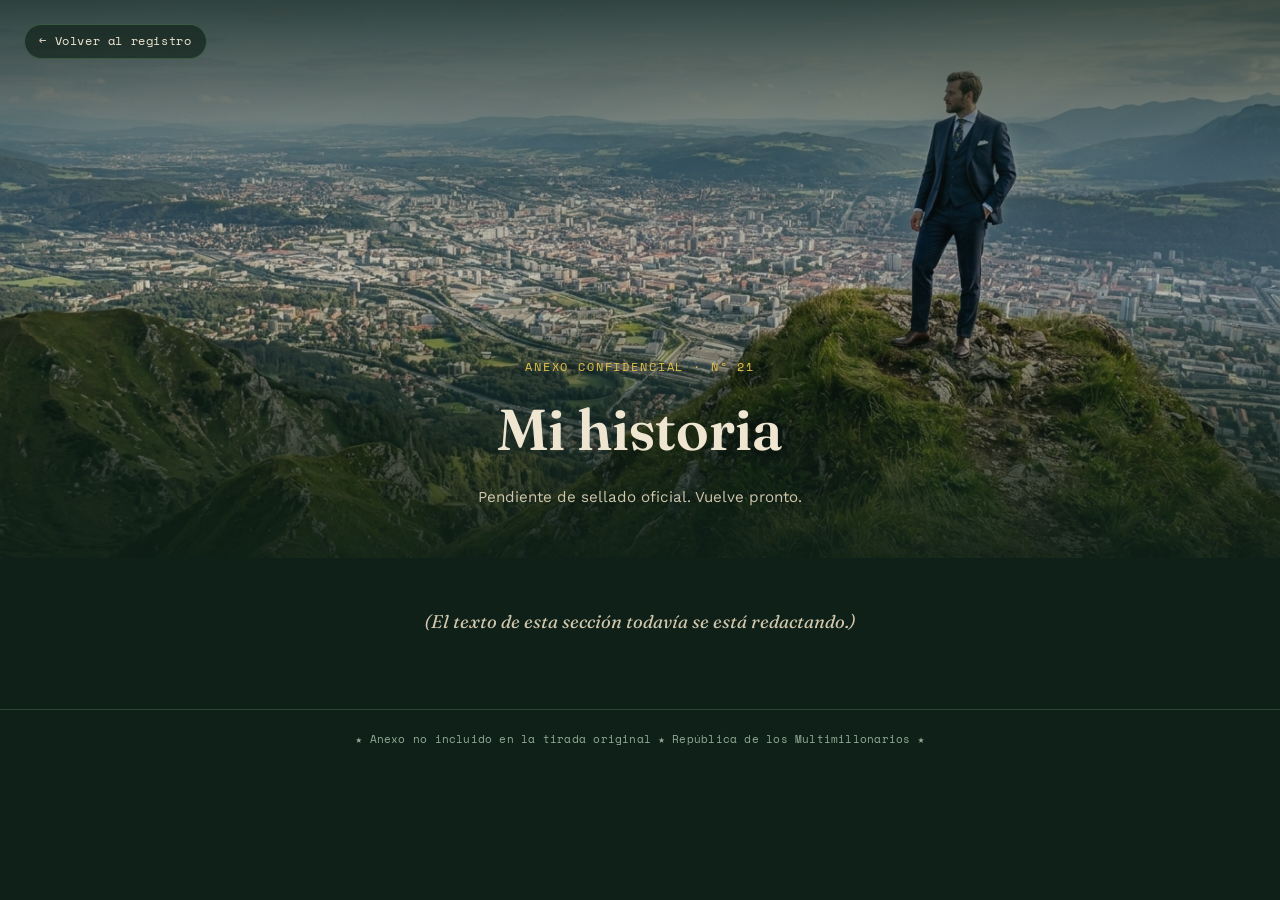
==== about.html @ 71661497 "Mi historia: pagina propia con fondo de montana (texto pendiente) Co-Authored-By: Claude Sonnet 5 <n" ====
<!DOCTYPE html>
<html lang="es">
<head>
  <meta charset="UTF-8">
  <meta name="viewport" content="width=device-width, initial-scale=1.0">
  <title>Mi historia · República de los Multimillonarios</title>
  <link rel="preconnect" href="https://fonts.googleapis.com">
  <link rel="preconnect" href="https://fonts.gstatic.com" crossorigin>
  <link href="https://fonts.googleapis.com/css2?family=Fraunces:ital,opsz,wght@0,9..144,500;0,9..144,600;0,9..144,700;1,9..144,500&family=Space+Mono:wght@400;700&family=Work+Sans:ital,wght@0,400;0,500;0,600;1,400&display=swap" rel="stylesheet">
  <link rel="stylesheet" href="assets/style.css">
  <link rel="stylesheet" href="assets/about.css">
</head>
<body class="about-page">

  <section class="about-hero">
    <img class="about-hero-img" src="assets/about-bg.jpg" alt="Hombre de traje observando una ciudad desde la cima de una montaña">
    <div class="about-hero-overlay" aria-hidden="true"></div>
    <a href="index.html" class="back-link">← Volver al registro</a>
    <div class="about-hero-content">
      <p class="eyebrow">Anexo confidencial · Nº 21</p>
      <h1>Mi historia</h1>
      <p class="about-hero-sub">Pendiente de sellado oficial. Vuelve pronto.</p>
    </div>
  </section>

  <main class="about-content">
    <p class="about-placeholder">(El texto de esta sección todavía se está redactando.)</p>
  </main>

  <footer class="fine-print">
    <p>★ Anexo no incluido en la tirada original ★ República de los Multimillonarios ★</p>
  </footer>

</body>
</html>
---- assets/style.css ----
:root {
  --vault: #0f2018;
  --vault-panel: #17301f;
  --vault-panel-2: #1c3824;
  --line: #3a5a41;
  --line-soft: #2a4633;
  --brass: #c9a227;
  --brass-bright: #e2bf4c;
  --parchment: #efe6d2;
  --parchment-dim: #cfc6ac;
  --sage: #93ac95;

  --display: "Fraunces", "Iowan Old Style", Georgia, serif;
  --mono: "Space Mono", "SFMono-Regular", Consolas, monospace;
  --sans: "Work Sans", -apple-system, "Segoe UI", Roboto, sans-serif;
}

* {
  box-sizing: border-box;
}

html, body {
  margin: 0;
  padding: 0;
}

body {
  background: var(--vault);
  color: var(--parchment);
  font-family: var(--sans);
  line-height: 1.55;
  padding: 3rem 1.25rem 4rem;
  background-image:
    radial-gradient(circle at 50% 0%, #1a3524 0%, var(--vault) 55%),
    repeating-linear-gradient(115deg, #ffffff05 0px, #ffffff05 1px, transparent 1px, transparent 10px);
}

a {
  color: var(--brass-bright);
}

.note-frame {
  max-width: 760px;
  margin: 0 auto;
  border: 1px solid var(--line);
  border-radius: 6px;
  padding: 2.5rem 2rem 2rem;
  position: relative;
  background: linear-gradient(180deg, #ffffff03, transparent 15%);
}

.note-frame::before {
  content: "";
  position: absolute;
  inset: 8px;
  border: 1px solid var(--line-soft);
  border-radius: 3px;
  pointer-events: none;
}

/* ---------- Masthead ---------- */

.masthead {
  text-align: center;
  padding-bottom: 1.75rem;
}

.eyebrow {
  margin: 0 0 0.6rem;
  font-family: var(--mono);
  font-size: 0.72rem;
  letter-spacing: 0.16em;
  text-transform: uppercase;
  color: var(--sage);
}

.masthead h1 {
  font-family: var(--display);
  font-weight: 600;
  font-size: clamp(2.1rem, 6vw, 3.1rem);
  line-height: 1.08;
  margin: 0 0 0.85rem;
  text-wrap: balance;
  color: var(--parchment);
}

.masthead-sub {
  margin: 0 auto;
  max-width: 480px;
  font-size: 0.95rem;
  color: var(--parchment-dim);
}

.masthead-rule {
  display: flex;
  align-items: center;
  gap: 0.9rem;
  max-width: 340px;
  margin: 1.5rem auto;
}

.masthead-rule span:not(.seal-mini) {
  flex: 1;
  height: 1px;
  background: linear-gradient(90deg, transparent, var(--brass), transparent);
}

.seal-mini {
  font-family: var(--display);
  font-weight: 700;
  font-size: 0.8rem;
  letter-spacing: 0.04em;
  color: var(--vault);
  background: var(--brass);
  width: 2.1rem;
  height: 2.1rem;
  border-radius: 50%;
  display: flex;
  align-items: center;
  justify-content: center;
  border: 1px solid var(--brass-bright);
}

.masthead-note {
  margin: 0;
  font-size: 0.82rem;
  color: var(--parchment-dim);
}

/* ---------- Ledger ---------- */

.ledger {
  list-style: none;
  margin: 0;
  padding: 0;
  display: flex;
  flex-direction: column;
}

.note {
  display: grid;
  grid-template-columns: 4.5rem 1fr auto;
  align-items: center;
  gap: 1.25rem;
  padding: 1.15rem 0.25rem;
  border-top: 1px dashed var(--line-soft);
  opacity: 0;
  transform: translateY(8px);
  animation: settle 0.45s ease forwards;
  animation-delay: calc(var(--i) * 0.035s);
}

.note:first-child {
  border-top: none;
}

@keyframes settle {
  to {
    opacity: 1;
    transform: translateY(0);
  }
}

.note-seal {
  width: 3.6rem;
  height: 3.6rem;
  border: 1px solid var(--brass);
  border-radius: 50%;
  display: flex;
  align-items: center;
  justify-content: center;
  position: relative;
}

.note-seal::before {
  content: "";
  position: absolute;
  inset: 4px;
  border: 1px dashed var(--line);
  border-radius: 50%;
}

.serial {
  font-family: var(--mono);
  font-weight: 700;
  font-size: 0.82rem;
  color: var(--brass-bright);
  font-variant-numeric: tabular-nums;
}

.note-heading {
  display: flex;
  align-items: baseline;
  gap: 0.55rem;
  flex-wrap: wrap;
}

.note-heading h2 {
  font-family: var(--display);
  font-weight: 600;
  font-size: 1.15rem;
  margin: 0;
  color: var(--parchment);
}

.issuer {
  font-family: var(--mono);
  font-size: 0.68rem;
  letter-spacing: 0.05em;
  color: var(--vault);
  background: var(--sage);
  padding: 0.1rem 0.4rem;
  border-radius: 3px;
  cursor: default;
}

.note-source {
  margin: 0.3rem 0 0.4rem;
  font-size: 0.8rem;
  color: var(--parchment-dim);
}

.note-memo {
  margin: 0;
  font-size: 0.92rem;
  font-style: italic;
  color: var(--parchment);
  opacity: 0.9;
}

.note-denom {
  display: flex;
  flex-direction: column;
  align-items: flex-end;
  line-height: 1.1;
}

.denom-value {
  font-family: var(--mono);
  font-weight: 700;
  font-size: 1.3rem;
  color: var(--brass-bright);
  font-variant-numeric: tabular-nums;
  white-space: nowrap;
}

.denom-currency {
  font-family: var(--mono);
  font-size: 0.65rem;
  letter-spacing: 0.12em;
  color: var(--sage);
}

/* ---------- Annex (about me) ---------- */

.annex {
  margin-top: 1.75rem;
  padding-top: 1.75rem;
  border-top: 1px dashed var(--line-soft);
  display: flex;
  flex-direction: column;
  align-items: center;
  gap: 1.25rem;
}

.seal-button {
  display: inline-block;
  font-family: var(--mono);
  font-size: 0.78rem;
  font-weight: 700;
  letter-spacing: 0.08em;
  text-transform: uppercase;
  text-decoration: none;
  color: var(--brass-bright);
  background: transparent;
  border: 1px solid var(--brass);
  border-radius: 999px;
  padding: 0.7rem 1.6rem;
  cursor: pointer;
  transition: background 0.2s ease, color 0.2s ease;
}

.seal-button:hover,
.seal-button:focus-visible {
  background: var(--brass);
  color: var(--vault);
}

.seal-button:focus-visible {
  outline: 2px solid var(--parchment);
  outline-offset: 3px;
}

/* ---------- Footer ---------- */

.fine-print {
  margin-top: 2rem;
  padding-top: 1.25rem;
  border-top: 1px solid var(--line-soft);
  text-align: center;
}

.fine-print p {
  margin: 0;
  font-family: var(--mono);
  font-size: 0.68rem;
  letter-spacing: 0.02em;
  color: var(--sage);
  line-height: 1.7;
}

/* ---------- Responsive ---------- */

@media (max-width: 560px) {
  .note-frame {
    padding: 1.75rem 1.1rem 1.5rem;
  }

  .note {
    grid-template-columns: 3.2rem 1fr;
    grid-template-areas:
      "seal heading"
      "seal source"
      "seal memo"
      "denom denom";
  }

  .note-seal { grid-area: seal; width: 2.9rem; height: 2.9rem; align-self: start; }
  .note-heading { grid-area: heading; }
  .note-source { grid-area: source; }
  .note-memo { grid-area: memo; }
  .note-denom {
    grid-area: denom;
    flex-direction: row;
    justify-content: flex-start;
    align-items: baseline;
    gap: 0.4rem;
    margin-top: 0.6rem;
    padding-top: 0.6rem;
    border-top: 1px dashed var(--line-soft);
  }
}

@media (prefers-reduced-motion: reduce) {
  .note {
    animation: none;
    opacity: 1;
    transform: none;
  }
}
---- assets/about.css ----
/* Page-specific styles for about.html — reuses the tokens/fonts from style.css */

body.about-page {
  padding: 0;
  background-image: none;
}

.about-hero {
  position: relative;
  min-height: 62vh;
  display: flex;
  align-items: flex-end;
  overflow: hidden;
}

.about-hero-img {
  position: absolute;
  inset: 0;
  width: 100%;
  height: 100%;
  object-fit: cover;
  object-position: center 30%;
}

.about-hero-overlay {
  position: absolute;
  inset: 0;
  background:
    linear-gradient(180deg, #0f2018cc 0%, #0f201866 28%, #0f201833 50%, #0f2018e6 100%);
}

.back-link {
  position: absolute;
  top: 1.5rem;
  left: 1.5rem;
  z-index: 2;
  font-family: var(--mono);
  font-size: 0.75rem;
  letter-spacing: 0.05em;
  color: var(--parchment);
  text-decoration: none;
  background: #0f2018aa;
  border: 1px solid var(--line);
  border-radius: 999px;
  padding: 0.45rem 0.9rem;
}

.back-link:hover {
  border-color: var(--brass);
  color: var(--brass-bright);
}

.about-hero-content {
  position: relative;
  z-index: 1;
  width: 100%;
  max-width: 760px;
  margin: 0 auto;
  padding: 0 1.5rem 3rem;
  text-align: center;
}

.about-hero-content .eyebrow {
  color: var(--brass-bright);
}

.about-hero-content h1 {
  font-family: var(--display);
  font-weight: 600;
  font-size: clamp(2.4rem, 7vw, 3.6rem);
  margin: 0.5rem 0 0.75rem;
  color: var(--parchment);
  text-wrap: balance;
}

.about-hero-sub {
  margin: 0;
  font-size: 0.95rem;
  color: var(--parchment-dim);
}

.about-content {
  max-width: 620px;
  margin: 0 auto;
  padding: 3rem 1.5rem 2.5rem;
  text-align: center;
}

.about-placeholder {
  font-family: var(--display);
  font-style: italic;
  font-size: 1.15rem;
  color: var(--parchment-dim);
  line-height: 1.7;
  margin: 0;
}
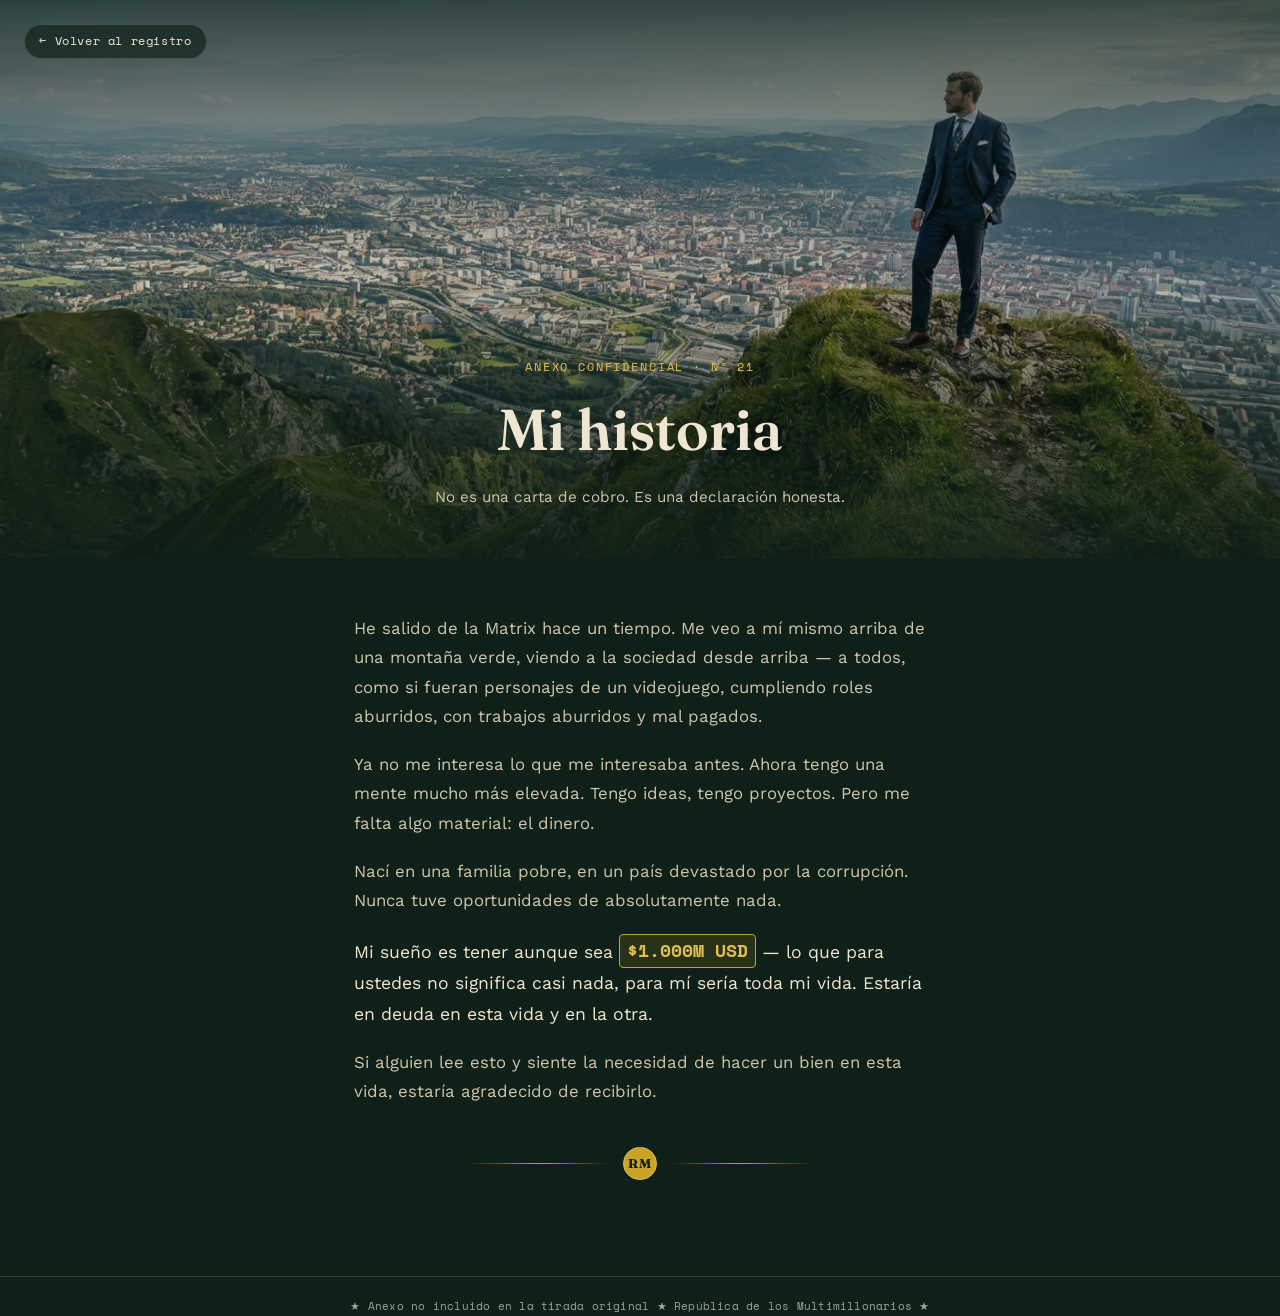
==== commit 9e97ce1f: "Agrega texto de Mi historia Co-Authored-By: Claude Sonnet 5 <noreply@anthropic.com>" ====
--- a/about.html
+++ b/about.html
@@ -19,12 +19,39 @@
     <div class="about-hero-content">
       <p class="eyebrow">Anexo confidencial · Nº 21</p>
       <h1>Mi historia</h1>
-      <p class="about-hero-sub">Pendiente de sellado oficial. Vuelve pronto.</p>
+      <p class="about-hero-sub">No es una carta de cobro. Es una declaración honesta.</p>
     </div>
   </section>
 
   <main class="about-content">
-    <p class="about-placeholder">(El texto de esta sección todavía se está redactando.)</p>
+    <div class="testimony">
+      <p>
+        He salido de la Matrix hace un tiempo. Me veo a mí mismo arriba de una montaña verde,
+        viendo a la sociedad desde arriba — a todos, como si fueran personajes de un videojuego,
+        cumpliendo roles aburridos, con trabajos aburridos y mal pagados.
+      </p>
+      <p>
+        Ya no me interesa lo que me interesaba antes. Ahora tengo una mente mucho más elevada.
+        Tengo ideas, tengo proyectos. Pero me falta algo material: el dinero.
+      </p>
+      <p>
+        Nací en una familia pobre, en un país devastado por la corrupción.
+        Nunca tuve oportunidades de absolutamente nada.
+      </p>
+      <p class="ask">
+        Mi sueño es tener aunque sea <span class="ask-amount">$1.000M USD</span> —
+        lo que para ustedes no significa casi nada, para mí sería toda mi vida.
+        Estaría en deuda en esta vida y en la otra.
+      </p>
+      <p>
+        Si alguien lee esto y siente la necesidad de hacer un bien en esta vida,
+        estaría agradecido de recibirlo.
+      </p>
+    </div>
+
+    <div class="masthead-rule" aria-hidden="true">
+      <span></span><span class="seal-mini">RM</span><span></span>
+    </div>
   </main>
 
   <footer class="fine-print">
--- a/assets/about.css
+++ b/assets/about.css
@@ -82,15 +82,40 @@
 .about-content {
   max-width: 620px;
   margin: 0 auto;
-  padding: 3rem 1.5rem 2.5rem;
-  text-align: center;
+  padding: 3.5rem 1.5rem 2.5rem;
 }
 
-.about-placeholder {
-  font-family: var(--display);
-  font-style: italic;
-  font-size: 1.15rem;
+.testimony {
+  display: flex;
+  flex-direction: column;
+  gap: 1.15rem;
+}
+
+.testimony p {
+  margin: 0;
+  font-size: 1.05rem;
+  line-height: 1.75;
   color: var(--parchment-dim);
-  line-height: 1.7;
-  margin: 0;
 }
+
+.testimony .ask {
+  color: var(--parchment);
+  font-size: 1.1rem;
+}
+
+.ask-amount {
+  display: inline-block;
+  font-family: var(--mono);
+  font-weight: 700;
+  color: var(--brass-bright);
+  background: #c9a22722;
+  border: 1px solid var(--brass);
+  border-radius: 4px;
+  padding: 0.05rem 0.45rem;
+  font-variant-numeric: tabular-nums;
+  white-space: nowrap;
+}
+
+.about-content .masthead-rule {
+  margin-top: 2.5rem;
+}
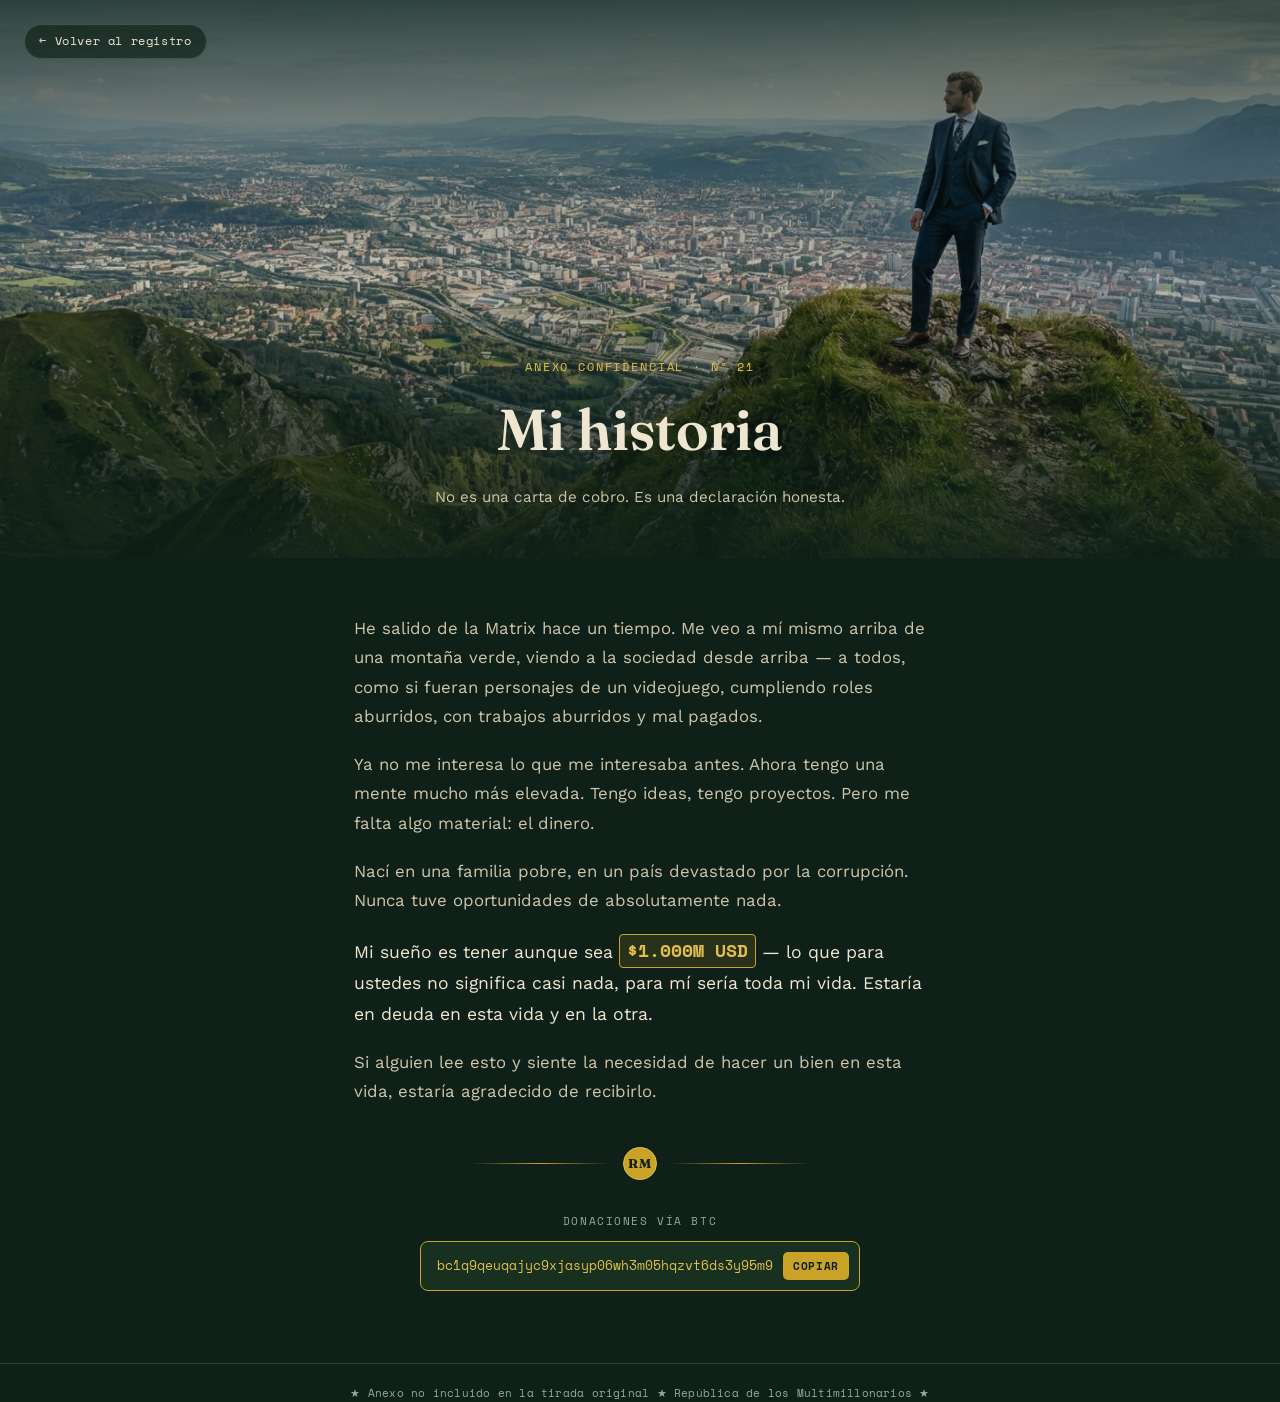
==== commit 95ce8c28: "Agrega direccion de donacion BTC en Mi historia Co-Authored-By: Claude Sonnet 5 <noreply@anthropic.c" ====
--- a/about.html
+++ b/about.html
@@ -52,11 +52,20 @@
     <div class="masthead-rule" aria-hidden="true">
       <span></span><span class="seal-mini">RM</span><span></span>
     </div>
+
+    <div class="donate">
+      <p class="donate-label">Donaciones vía BTC</p>
+      <div class="donate-box">
+        <code id="btcAddress">bc1q9qeuqajyc9xjasyp06wh3m05hqzvt6ds3y95m9</code>
+        <button type="button" id="copyBtcBtn" class="copy-btn">Copiar</button>
+      </div>
+    </div>
   </main>
 
   <footer class="fine-print">
     <p>★ Anexo no incluido en la tirada original ★ República de los Multimillonarios ★</p>
   </footer>
 
+  <script src="assets/about.js"></script>
 </body>
 </html>
--- a/assets/about.css
+++ b/assets/about.css
@@ -119,3 +119,70 @@
 .about-content .masthead-rule {
   margin-top: 2.5rem;
 }
+
+.donate {
+  margin-top: 2rem;
+  text-align: center;
+}
+
+.donate-label {
+  margin: 0 0 0.7rem;
+  font-family: var(--mono);
+  font-size: 0.7rem;
+  letter-spacing: 0.14em;
+  text-transform: uppercase;
+  color: var(--sage);
+}
+
+.donate-box {
+  display: inline-flex;
+  align-items: center;
+  gap: 0.6rem;
+  max-width: 100%;
+  background: var(--vault-panel);
+  border: 1px solid var(--brass);
+  border-radius: 8px;
+  padding: 0.6rem 0.6rem 0.6rem 1rem;
+}
+
+.donate-box code {
+  font-family: var(--mono);
+  font-size: 0.8rem;
+  color: var(--brass-bright);
+  overflow-wrap: anywhere;
+  text-align: left;
+}
+
+.copy-btn {
+  flex-shrink: 0;
+  font-family: var(--mono);
+  font-size: 0.68rem;
+  font-weight: 700;
+  letter-spacing: 0.05em;
+  text-transform: uppercase;
+  color: var(--vault);
+  background: var(--brass);
+  border: none;
+  border-radius: 5px;
+  padding: 0.4rem 0.65rem;
+  cursor: pointer;
+  transition: background 0.2s ease;
+}
+
+.copy-btn:hover {
+  background: var(--brass-bright);
+}
+
+.copy-btn:disabled {
+  cursor: default;
+  opacity: 0.85;
+}
+
+@media (max-width: 480px) {
+  .donate-box {
+    flex-direction: column;
+    align-items: stretch;
+    text-align: center;
+    padding: 0.9rem;
+  }
+}
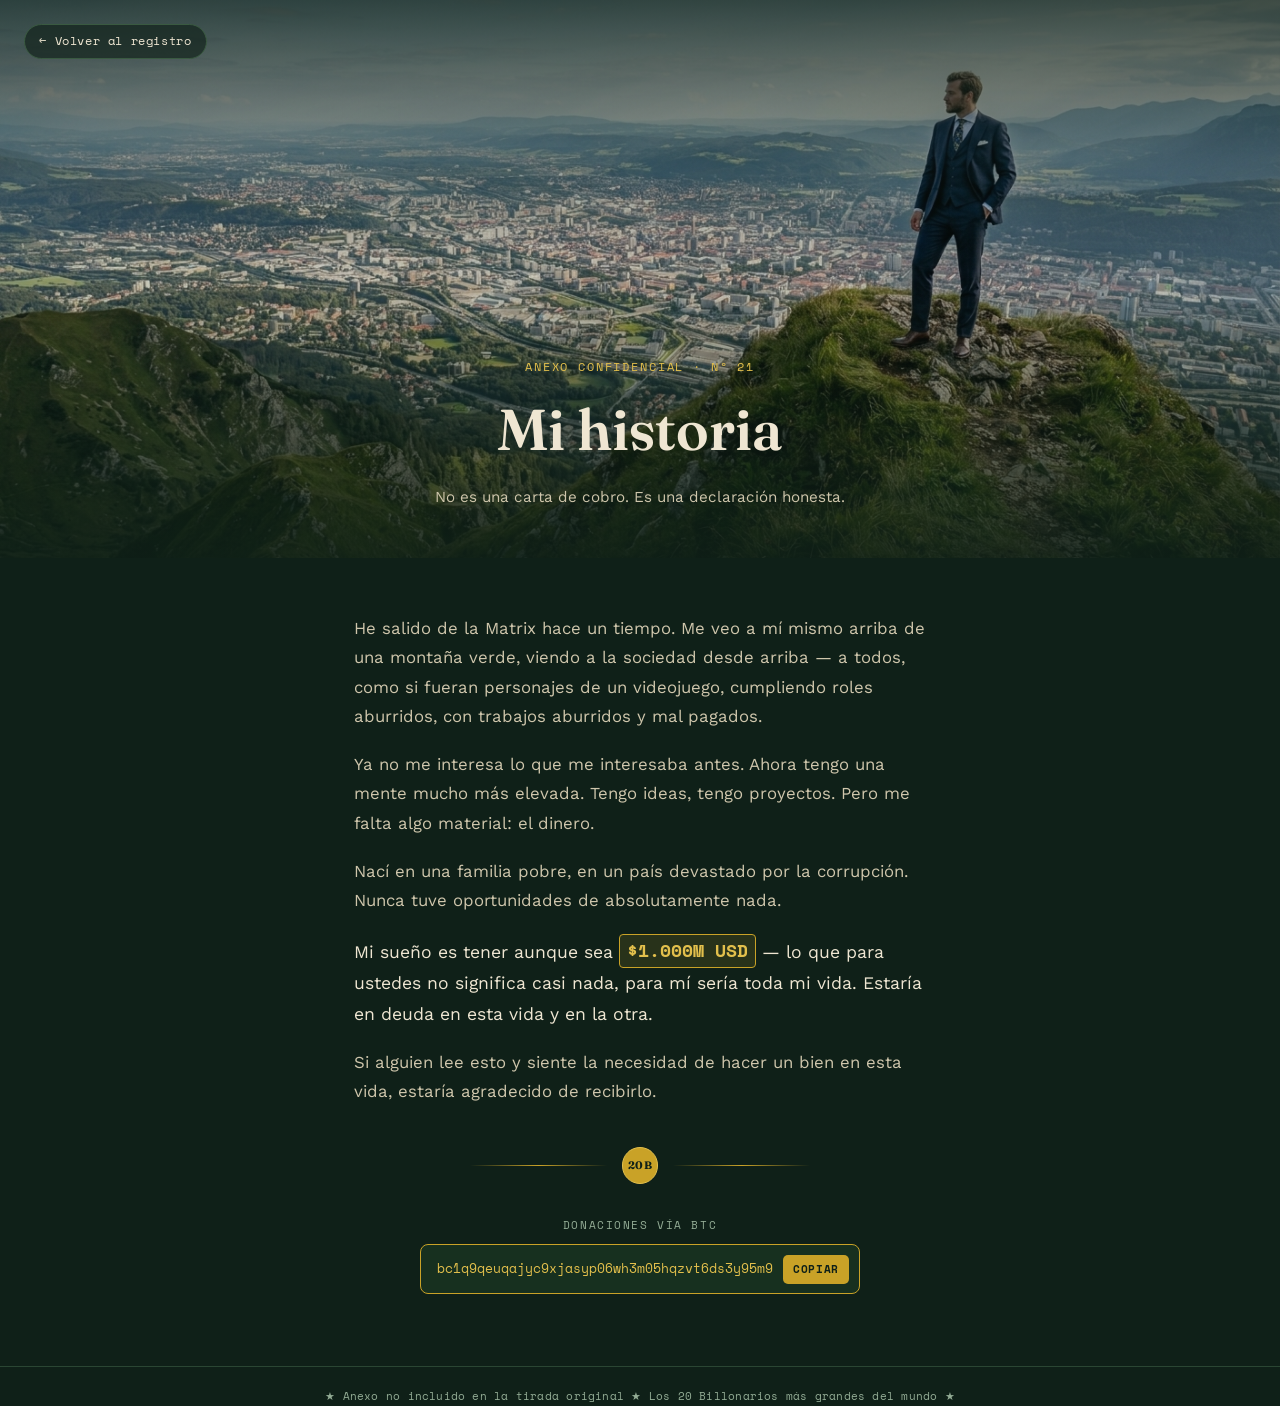
==== commit bd1e272f: "Renombra el sitio a Los 20 Billonarios mas grandes del mundo Co-Authored-By: Claude Sonnet 5 <norepl" ====
--- a/about.html
+++ b/about.html
@@ -3,7 +3,7 @@
 <head>
   <meta charset="UTF-8">
   <meta name="viewport" content="width=device-width, initial-scale=1.0">
-  <title>Mi historia · República de los Multimillonarios</title>
+  <title>Mi historia · Los 20 Billonarios más grandes del mundo</title>
   <link rel="preconnect" href="https://fonts.googleapis.com">
   <link rel="preconnect" href="https://fonts.gstatic.com" crossorigin>
   <link href="https://fonts.googleapis.com/css2?family=Fraunces:ital,opsz,wght@0,9..144,500;0,9..144,600;0,9..144,700;1,9..144,500&family=Space+Mono:wght@400;700&family=Work+Sans:ital,wght@0,400;0,500;0,600;1,400&display=swap" rel="stylesheet">
@@ -50,7 +50,7 @@
     </div>
 
     <div class="masthead-rule" aria-hidden="true">
-      <span></span><span class="seal-mini">RM</span><span></span>
+      <span></span><span class="seal-mini">20B</span><span></span>
     </div>
 
     <div class="donate">
@@ -63,7 +63,7 @@
   </main>
 
   <footer class="fine-print">
-    <p>★ Anexo no incluido en la tirada original ★ República de los Multimillonarios ★</p>
+    <p>★ Anexo no incluido en la tirada original ★ Los 20 Billonarios más grandes del mundo ★</p>
   </footer>
 
   <script src="assets/about.js"></script>
--- a/assets/style.css
+++ b/assets/style.css
@@ -108,12 +108,12 @@
 .seal-mini {
   font-family: var(--display);
   font-weight: 700;
-  font-size: 0.8rem;
-  letter-spacing: 0.04em;
+  font-size: 0.68rem;
+  letter-spacing: 0.01em;
   color: var(--vault);
   background: var(--brass);
-  width: 2.1rem;
-  height: 2.1rem;
+  width: 2.3rem;
+  height: 2.3rem;
   border-radius: 50%;
   display: flex;
   align-items: center;
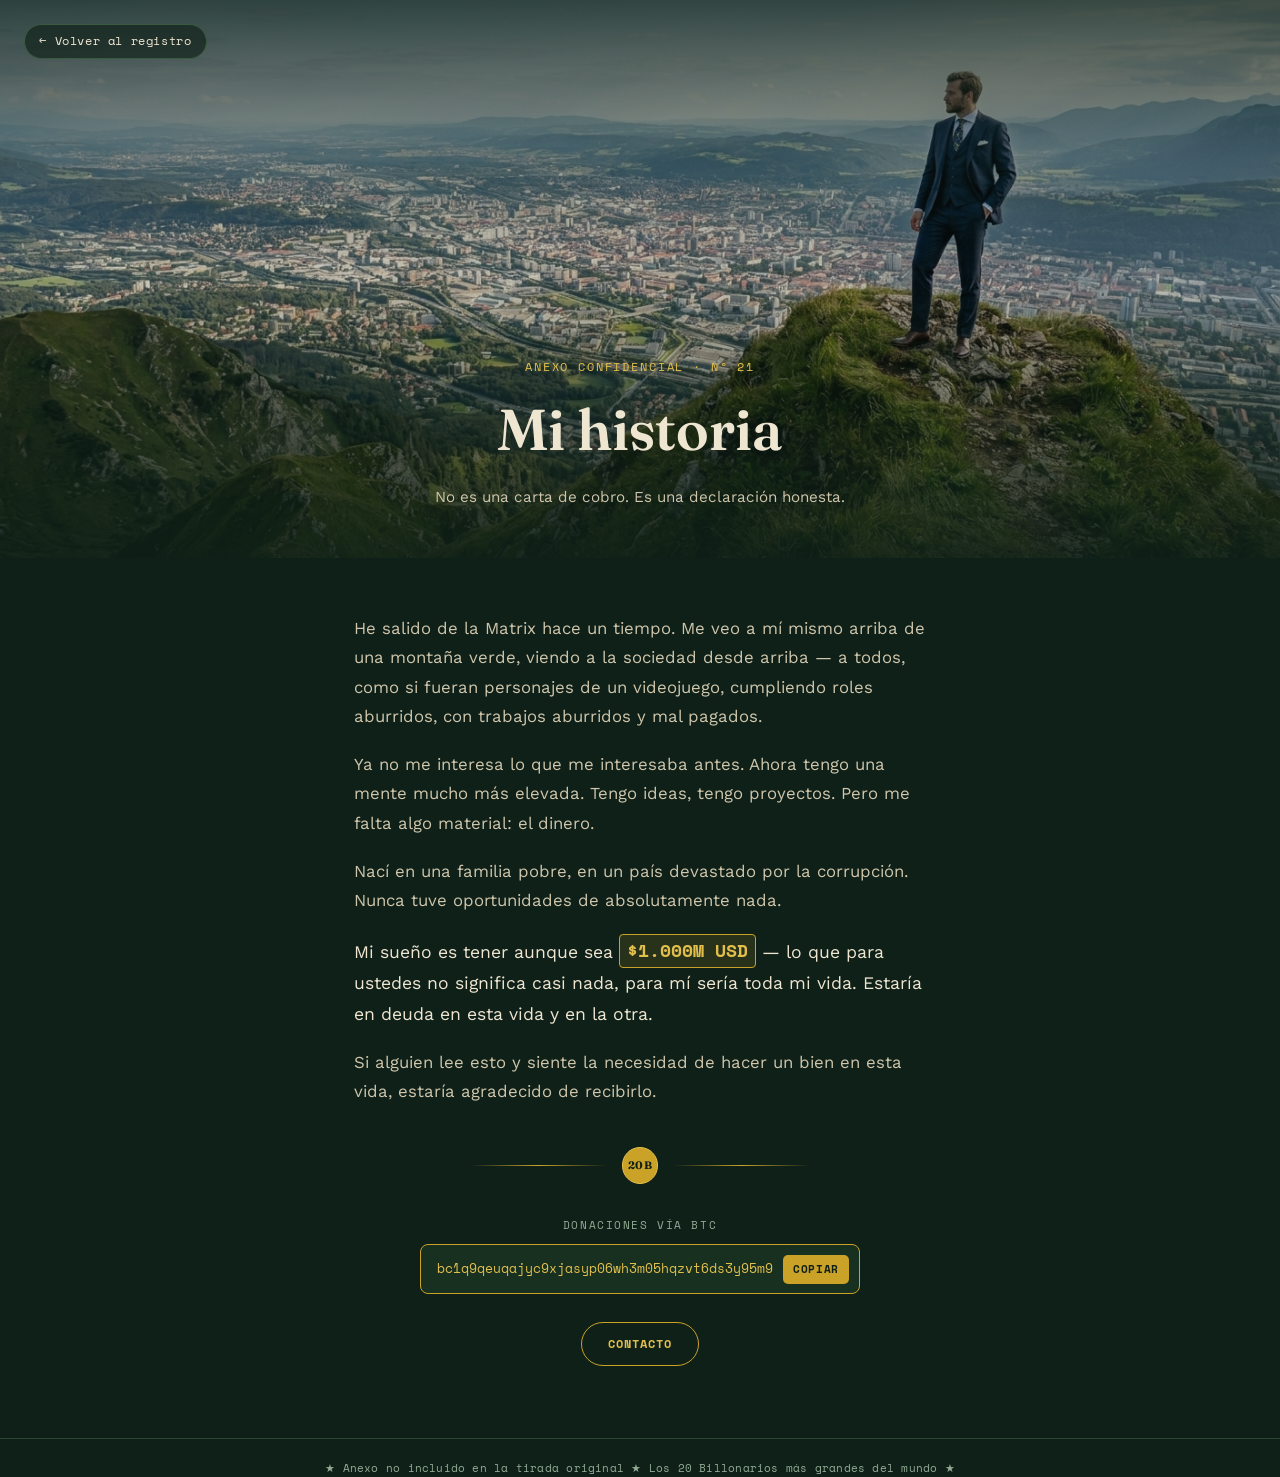
==== commit dde112a0: "Agrega boton de contacto por mail en Mi historia Co-Authored-By: Claude Sonnet 5 <noreply@anthropic." ====
--- a/about.html
+++ b/about.html
@@ -60,6 +60,10 @@
         <button type="button" id="copyBtcBtn" class="copy-btn">Copiar</button>
       </div>
     </div>
+
+    <div class="contact">
+      <a href="mailto:thisgate777@gmail.com" class="seal-button">Contacto</a>
+    </div>
   </main>
 
   <footer class="fine-print">
--- a/assets/about.css
+++ b/assets/about.css
@@ -186,3 +186,8 @@
     padding: 0.9rem;
   }
 }
+
+.contact {
+  margin-top: 1.75rem;
+  text-align: center;
+}
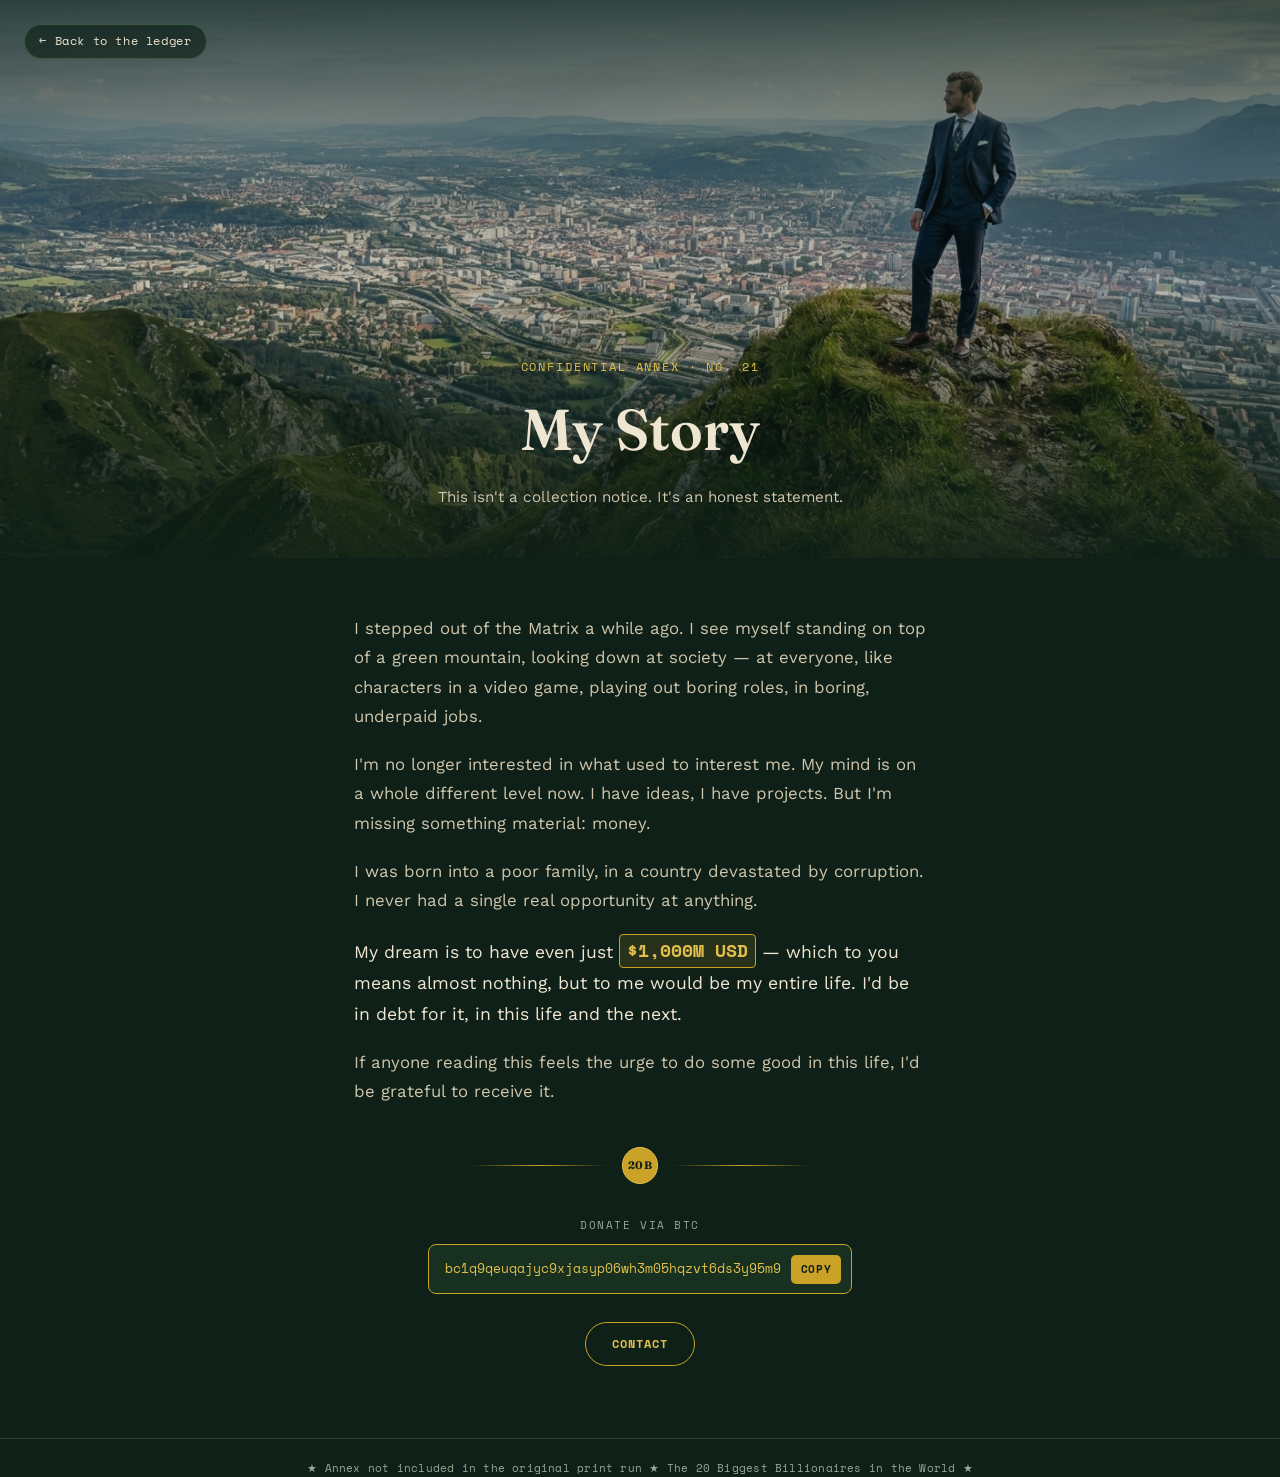
==== commit e51f8d4a: "Translate site to English; fix decimal net-worth formatting bug Co-Authored-By: Claude Sonnet 5 <nor" ====
--- a/about.html
+++ b/about.html
@@ -1,9 +1,9 @@
 <!DOCTYPE html>
-<html lang="es">
+<html lang="en">
 <head>
   <meta charset="UTF-8">
   <meta name="viewport" content="width=device-width, initial-scale=1.0">
-  <title>Mi historia · Los 20 Billonarios más grandes del mundo</title>
+  <title>My Story · The 20 Biggest Billionaires in the World</title>
   <link rel="preconnect" href="https://fonts.googleapis.com">
   <link rel="preconnect" href="https://fonts.gstatic.com" crossorigin>
   <link href="https://fonts.googleapis.com/css2?family=Fraunces:ital,opsz,wght@0,9..144,500;0,9..144,600;0,9..144,700;1,9..144,500&family=Space+Mono:wght@400;700&family=Work+Sans:ital,wght@0,400;0,500;0,600;1,400&display=swap" rel="stylesheet">
@@ -13,39 +13,39 @@
 <body class="about-page">
 
   <section class="about-hero">
-    <img class="about-hero-img" src="assets/about-bg.jpg" alt="Hombre de traje observando una ciudad desde la cima de una montaña">
+    <img class="about-hero-img" src="assets/about-bg.jpg" alt="Man in a suit looking out over a city from a mountaintop">
     <div class="about-hero-overlay" aria-hidden="true"></div>
-    <a href="index.html" class="back-link">← Volver al registro</a>
+    <a href="index.html" class="back-link">← Back to the ledger</a>
     <div class="about-hero-content">
-      <p class="eyebrow">Anexo confidencial · Nº 21</p>
-      <h1>Mi historia</h1>
-      <p class="about-hero-sub">No es una carta de cobro. Es una declaración honesta.</p>
+      <p class="eyebrow">Confidential Annex · No. 21</p>
+      <h1>My Story</h1>
+      <p class="about-hero-sub">This isn't a collection notice. It's an honest statement.</p>
     </div>
   </section>
 
   <main class="about-content">
     <div class="testimony">
       <p>
-        He salido de la Matrix hace un tiempo. Me veo a mí mismo arriba de una montaña verde,
-        viendo a la sociedad desde arriba — a todos, como si fueran personajes de un videojuego,
-        cumpliendo roles aburridos, con trabajos aburridos y mal pagados.
+        I stepped out of the Matrix a while ago. I see myself standing on top of a green mountain,
+        looking down at society — at everyone, like characters in a video game, playing out boring
+        roles, in boring, underpaid jobs.
       </p>
       <p>
-        Ya no me interesa lo que me interesaba antes. Ahora tengo una mente mucho más elevada.
-        Tengo ideas, tengo proyectos. Pero me falta algo material: el dinero.
+        I'm no longer interested in what used to interest me. My mind is on a whole different level
+        now. I have ideas, I have projects. But I'm missing something material: money.
       </p>
       <p>
-        Nací en una familia pobre, en un país devastado por la corrupción.
-        Nunca tuve oportunidades de absolutamente nada.
+        I was born into a poor family, in a country devastated by corruption.
+        I never had a single real opportunity at anything.
       </p>
       <p class="ask">
-        Mi sueño es tener aunque sea <span class="ask-amount">$1.000M USD</span> —
-        lo que para ustedes no significa casi nada, para mí sería toda mi vida.
-        Estaría en deuda en esta vida y en la otra.
+        My dream is to have even just <span class="ask-amount">$1,000M USD</span> —
+        which to you means almost nothing, but to me would be my entire life.
+        I'd be in debt for it, in this life and the next.
       </p>
       <p>
-        Si alguien lee esto y siente la necesidad de hacer un bien en esta vida,
-        estaría agradecido de recibirlo.
+        If anyone reading this feels the urge to do some good in this life,
+        I'd be grateful to receive it.
       </p>
     </div>
 
@@ -54,20 +54,20 @@
     </div>
 
     <div class="donate">
-      <p class="donate-label">Donaciones vía BTC</p>
+      <p class="donate-label">Donate via BTC</p>
       <div class="donate-box">
         <code id="btcAddress">bc1q9qeuqajyc9xjasyp06wh3m05hqzvt6ds3y95m9</code>
-        <button type="button" id="copyBtcBtn" class="copy-btn">Copiar</button>
+        <button type="button" id="copyBtcBtn" class="copy-btn">Copy</button>
       </div>
     </div>
 
     <div class="contact">
-      <a href="mailto:thisgate777@gmail.com" class="seal-button">Contacto</a>
+      <a href="mailto:thisgate777@gmail.com" class="seal-button">Contact</a>
     </div>
   </main>
 
   <footer class="fine-print">
-    <p>★ Anexo no incluido en la tirada original ★ Los 20 Billonarios más grandes del mundo ★</p>
+    <p>★ Annex not included in the original print run ★ The 20 Biggest Billionaires in the World ★</p>
   </footer>
 
   <script src="assets/about.js"></script>
